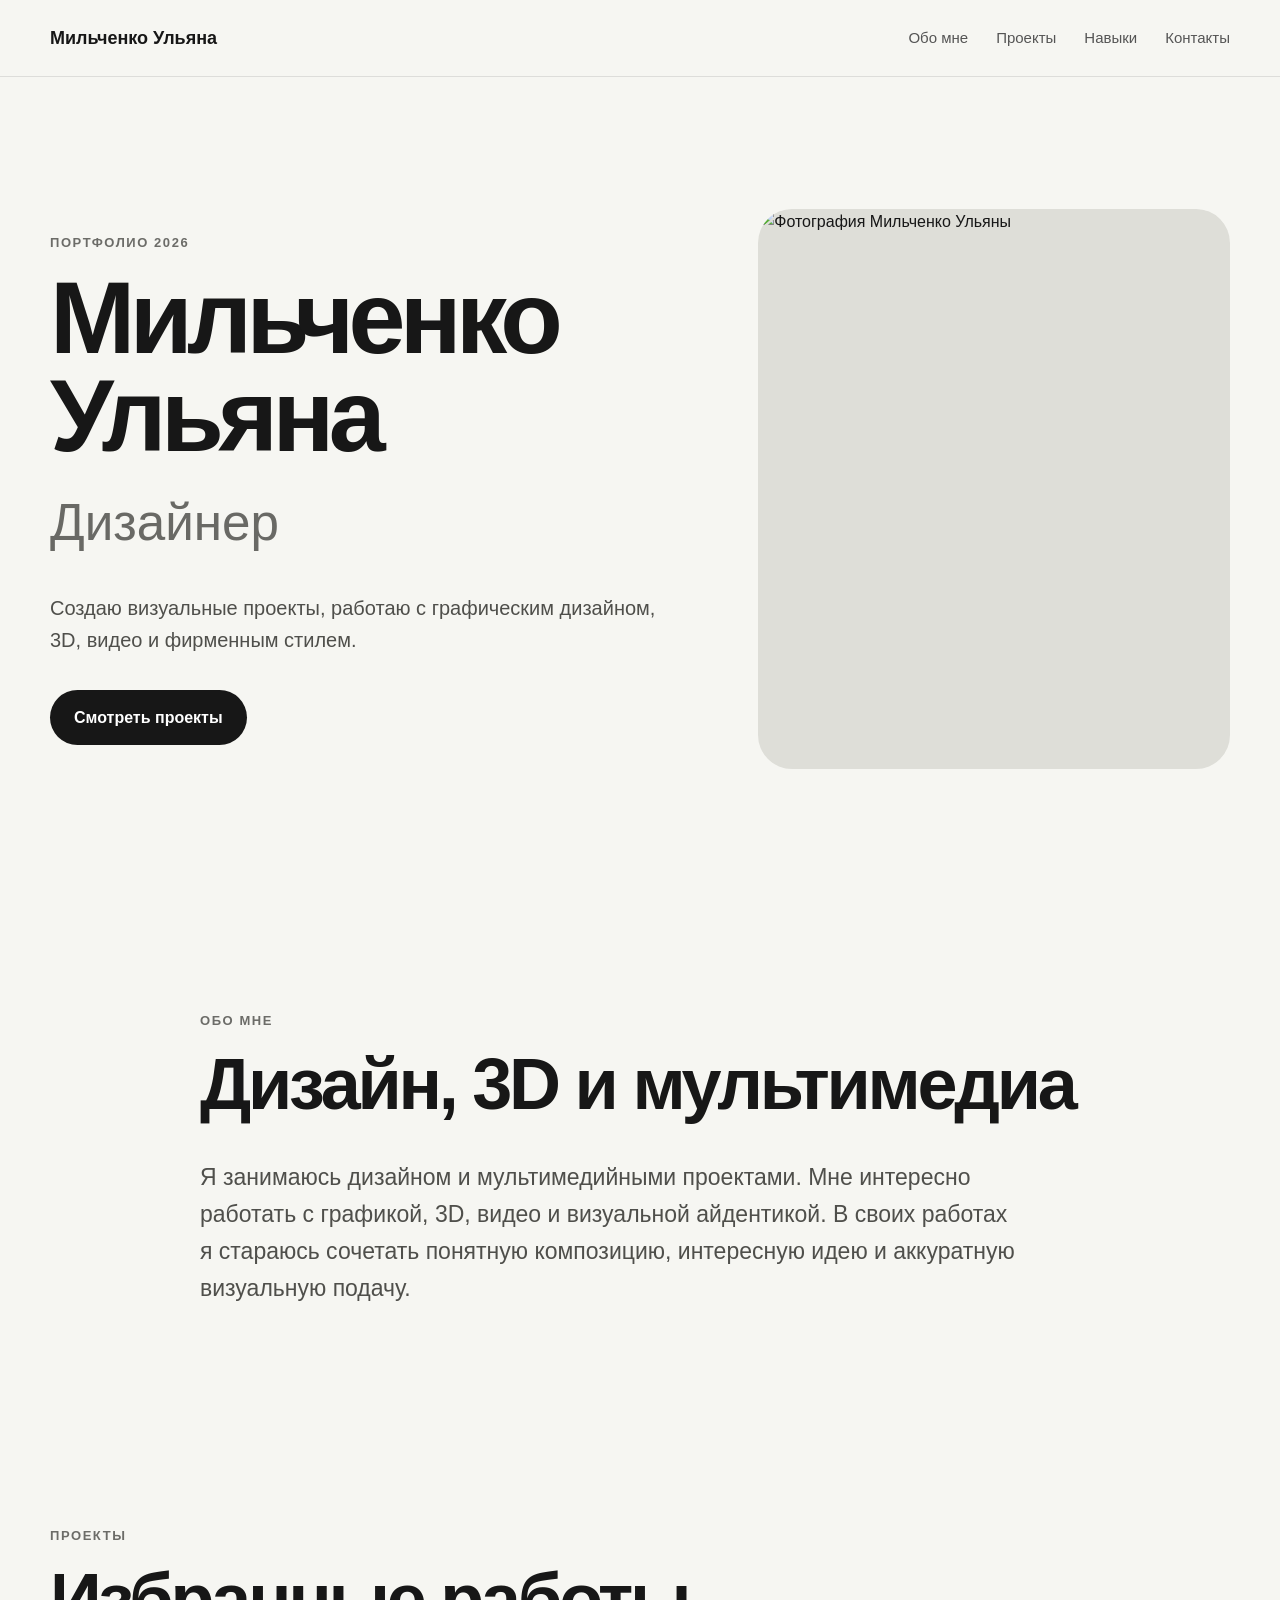
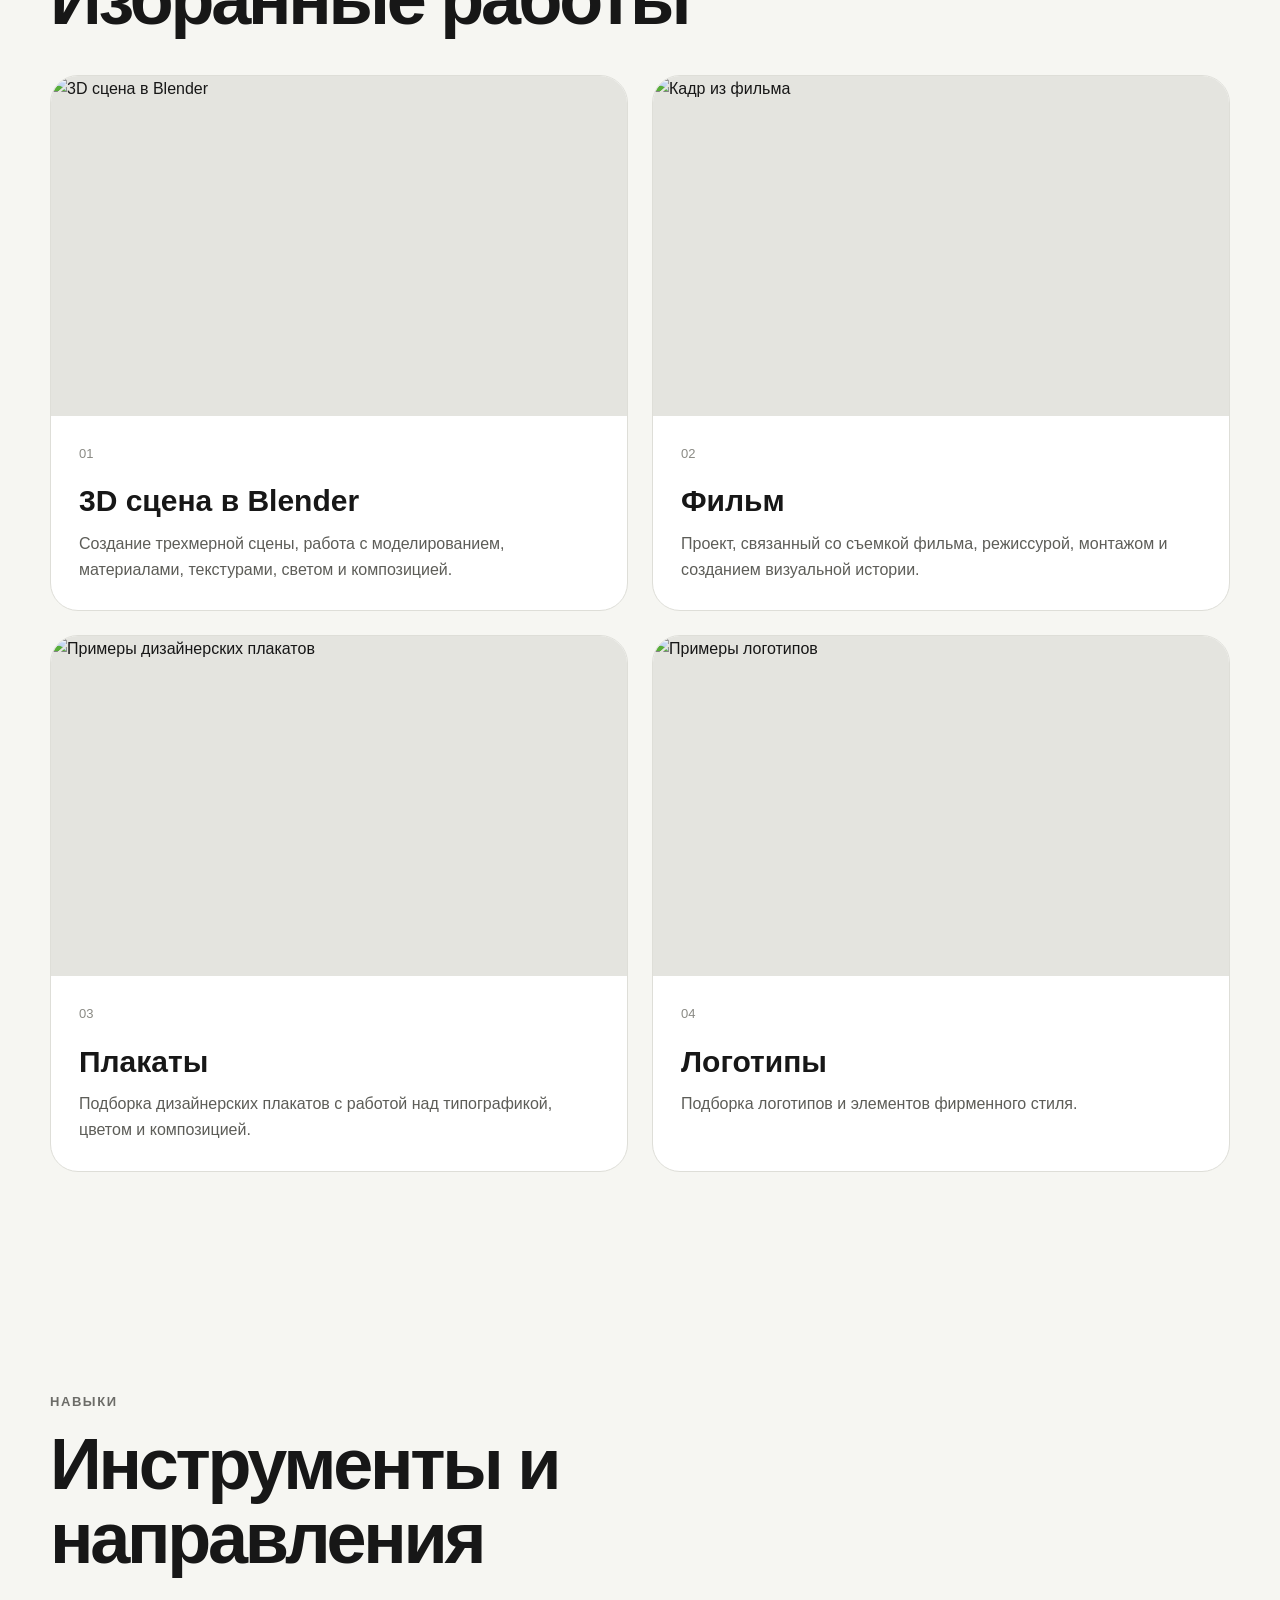
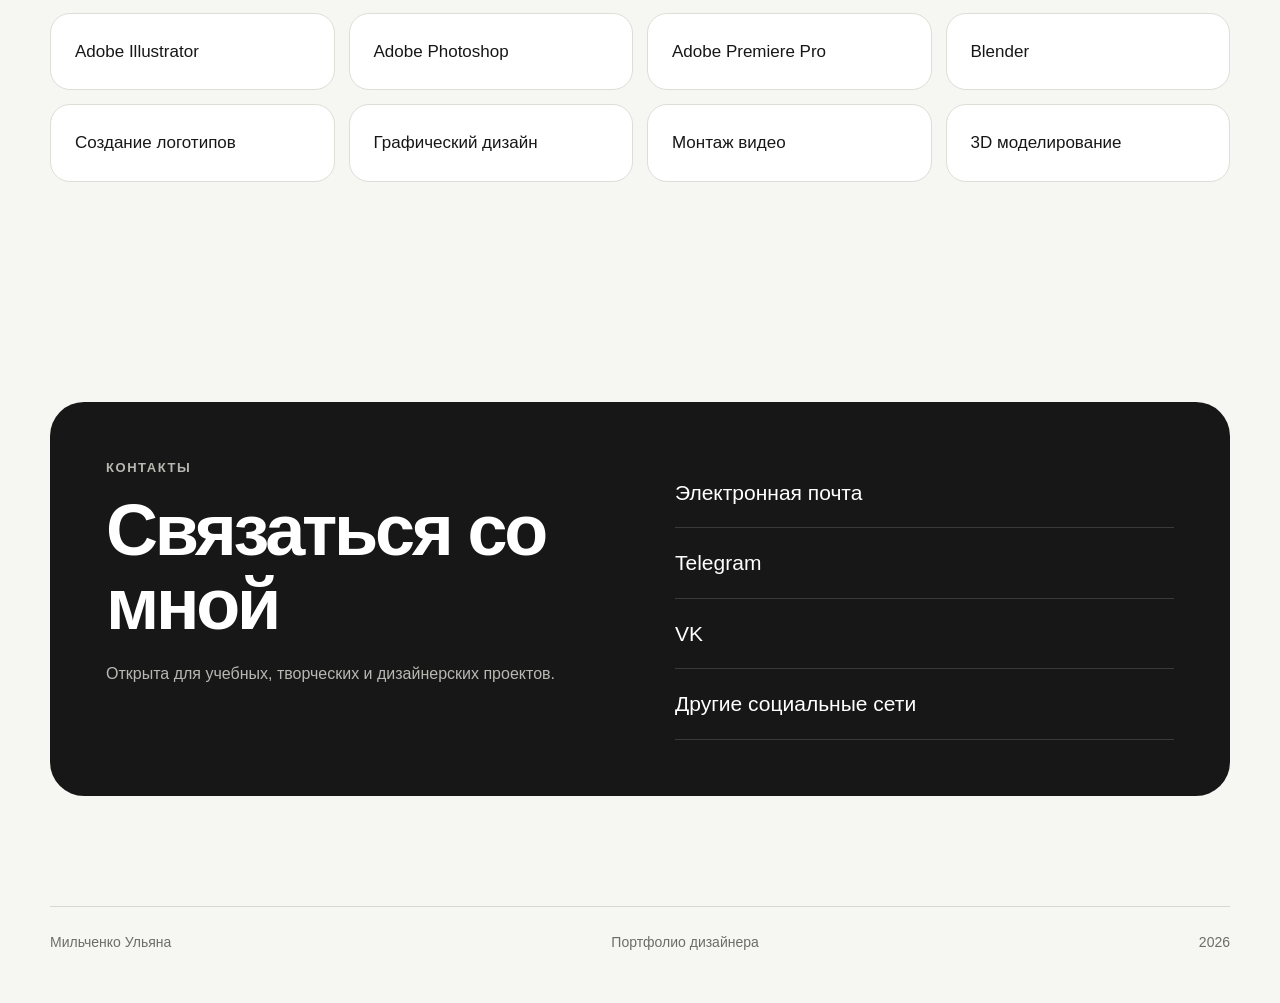
==== index.html @ cfb8020c "Add files via upload" ====
<!DOCTYPE html>
<html lang="ru">
<head>
    <meta charset="UTF-8">
    <meta name="viewport" content="width=device-width, initial-scale=1.0">
    <title>Мильченко Ульяна | Дизайнер</title>
    <link rel="stylesheet" href="style.css">
</head>
<body>

    <!-- Шапка сайта -->
    <header class="site-header">
        <div class="container header-inner">
            <a class="logo" href="#top">Мильченко Ульяна</a>

            <nav class="main-nav" aria-label="Основная навигация">
                <a href="#about">Обо мне</a>
                <a href="#projects">Проекты</a>
                <a href="#skills">Навыки</a>
                <a href="#contacts">Контакты</a>
            </nav>
        </div>
    </header>

    <main id="top">

        <!-- Первый экран -->
        <section class="hero section">
            <div class="container hero-grid">
                <div class="hero-content">
                    <p class="eyebrow">Портфолио 2026</p>
                    <h1>Мильченко Ульяна</h1>
                    <h2>Дизайнер</h2>
                    <p class="hero-text">
                        Создаю визуальные проекты, работаю с графическим дизайном, 3D, видео и фирменным стилем.
                    </p>
                    <a class="button" href="#projects">Смотреть проекты</a>
                </div>

                <div class="hero-image-wrap">
                    <img src="photo.jpg" alt="Фотография Мильченко Ульяны" class="hero-image">
                </div>
            </div>
        </section>

        <!-- Раздел Обо мне -->
        <section class="section" id="about">
            <div class="container narrow">
                <p class="section-label">Обо мне</p>
                <h2 class="section-title">Дизайн, 3D и мультимедиа</h2>
                <p class="about-text">
                    Я занимаюсь дизайном и мультимедийными проектами. Мне интересно работать с графикой, 3D, видео и визуальной айдентикой. В своих работах я стараюсь сочетать понятную композицию, интересную идею и аккуратную визуальную подачу.
                </p>
            </div>
        </section>

        <!-- Раздел Проекты -->
        <section class="section" id="projects">
            <div class="container">
                <p class="section-label">Проекты</p>
                <h2 class="section-title">Избранные работы</h2>

                <div class="projects-grid">

                    <!-- Карточка проекта 1 -->
                    <a class="project-card" href="#">
                        <img src="blender.jpg" alt="3D сцена в Blender" class="project-image">
                        <div class="project-content">
                            <span class="project-number">01</span>
                            <h3>3D сцена в Blender</h3>
                            <p>Создание трехмерной сцены, работа с моделированием, материалами, текстурами, светом и композицией.</p>
                        </div>
                    </a>

                    <!-- Карточка проекта 2 -->
                    <a class="project-card" href="#">
                        <img src="film.jpg" alt="Кадр из фильма" class="project-image">
                        <div class="project-content">
                            <span class="project-number">02</span>
                            <h3>Фильм</h3>
                            <p>Проект, связанный со съемкой фильма, режиссурой, монтажом и созданием визуальной истории.</p>
                        </div>
                    </a>

                    <!-- Карточка проекта 3 -->
                    <a class="project-card" href="#">
                        <img src="posters.jpg" alt="Примеры дизайнерских плакатов" class="project-image">
                        <div class="project-content">
                            <span class="project-number">03</span>
                            <h3>Плакаты</h3>
                            <p>Подборка дизайнерских плакатов с работой над типографикой, цветом и композицией.</p>
                        </div>
                    </a>

                    <!-- Карточка проекта 4 -->
                    <a class="project-card" href="#">
                        <img src="logos.jpg" alt="Примеры логотипов" class="project-image">
                        <div class="project-content">
                            <span class="project-number">04</span>
                            <h3>Логотипы</h3>
                            <p>Подборка логотипов и элементов фирменного стиля.</p>
                        </div>
                    </a>

                </div>
            </div>
        </section>

        <!-- Раздел Навыки -->
        <section class="section" id="skills">
            <div class="container">
                <p class="section-label">Навыки</p>
                <h2 class="section-title">Инструменты и направления</h2>

                <div class="skills-grid">
                    <div class="skill-card">Adobe Illustrator</div>
                    <div class="skill-card">Adobe Photoshop</div>
                    <div class="skill-card">Adobe Premiere Pro</div>
                    <div class="skill-card">Blender</div>
                    <div class="skill-card">Создание логотипов</div>
                    <div class="skill-card">Графический дизайн</div>
                    <div class="skill-card">Монтаж видео</div>
                    <div class="skill-card">3D моделирование</div>
                </div>
            </div>
        </section>

        <!-- Раздел Контакты -->
        <section class="section contacts" id="contacts">
            <div class="container contacts-inner">
                <div>
                    <p class="section-label">Контакты</p>
                    <h2 class="section-title">Связаться со мной</h2>
                    <p class="contacts-text">Открыта для учебных, творческих и дизайнерских проектов.</p>
                </div>

                <div class="contact-links">
                    <a href="#">Электронная почта</a>
                    <a href="#">Telegram</a>
                    <a href="#">VK</a>
                    <a href="#">Другие социальные сети</a>
                </div>
            </div>
        </section>

    </main>

    <!-- Подвал сайта -->
    <footer class="site-footer">
        <div class="container footer-inner">
            <p>Мильченко Ульяна</p>
            <p>Портфолио дизайнера</p>
            <p>2026</p>
        </div>
    </footer>

</body>
</html>
---- style.css ----
/* Базовые настройки */
* {
    box-sizing: border-box;
    margin: 0;
    padding: 0;
}

html {
    scroll-behavior: smooth;
}

body {
    font-family: Arial, Helvetica, sans-serif;
    background: #f6f6f2;
    color: #171717;
    line-height: 1.6;
}

img {
    display: block;
    width: 100%;
}

a {
    color: inherit;
    text-decoration: none;
}

.container {
    width: min(1180px, calc(100% - 40px));
    margin: 0 auto;
}

.narrow {
    max-width: 880px;
}

.section {
    padding: 110px 0;
    scroll-margin-top: 90px;
}

/* Шапка */
.site-header {
    position: sticky;
    top: 0;
    z-index: 100;
    background: rgba(246, 246, 242, 0.94);
    border-bottom: 1px solid #ddddda;
}

.header-inner {
    min-height: 76px;
    display: flex;
    align-items: center;
    justify-content: space-between;
    gap: 30px;
}

.logo {
    font-size: 18px;
    font-weight: 700;
}

.main-nav {
    display: flex;
    gap: 28px;
}

.main-nav a {
    font-size: 15px;
    color: #555555;
    transition: color 0.25s ease;
}

.main-nav a:hover {
    color: #111111;
}

/* Первый экран */
.hero {
    min-height: calc(100vh - 76px);
    display: flex;
    align-items: center;
}

.hero-grid {
    display: grid;
    grid-template-columns: 1.15fr 0.85fr;
    gap: 70px;
    align-items: center;
}

.eyebrow,
.section-label {
    margin-bottom: 16px;
    font-size: 13px;
    font-weight: 700;
    letter-spacing: 0.12em;
    text-transform: uppercase;
    color: #6c6c68;
}

.hero h1 {
    max-width: 760px;
    font-size: clamp(54px, 8vw, 112px);
    line-height: 0.95;
    letter-spacing: -0.055em;
}

.hero h2 {
    margin-top: 18px;
    font-size: clamp(30px, 4vw, 54px);
    font-weight: 400;
    color: #696965;
}

.hero-text {
    max-width: 620px;
    margin-top: 28px;
    font-size: 20px;
    color: #4f4f4b;
}

.button {
    display: inline-block;
    margin-top: 34px;
    padding: 15px 24px;
    border-radius: 999px;
    background: #171717;
    color: #ffffff;
    font-weight: 700;
    transition: transform 0.25s ease, opacity 0.25s ease;
}

.button:hover {
    transform: translateY(-3px);
    opacity: 0.86;
}

.hero-image-wrap {
    min-height: 560px;
    border-radius: 34px;
    overflow: hidden;
    background: #deded8;
}

.hero-image {
    width: 100%;
    height: 100%;
    min-height: 560px;
    object-fit: cover;
}

/* Общие заголовки разделов */
.section-title {
    max-width: 900px;
    margin-bottom: 38px;
    font-size: clamp(38px, 6vw, 72px);
    line-height: 1.02;
    letter-spacing: -0.045em;
}

.about-text {
    max-width: 820px;
    font-size: 23px;
    color: #4f4f4b;
}

/* Проекты */
.projects-grid {
    display: grid;
    grid-template-columns: repeat(2, 1fr);
    gap: 24px;
}

.project-card {
    overflow: hidden;
    border: 1px solid #deded8;
    border-radius: 28px;
    background: #ffffff;
    transition: transform 0.3s ease, box-shadow 0.3s ease;
}

.project-card:hover {
    transform: translateY(-8px) scale(1.01);
    box-shadow: 0 18px 45px rgba(0, 0, 0, 0.09);
}

.project-image {
    height: 340px;
    object-fit: cover;
    background: #e4e4df;
}

.project-content {
    padding: 28px;
}

.project-number {
    display: block;
    margin-bottom: 20px;
    font-size: 13px;
    color: #8a8a84;
}

.project-content h3 {
    margin-bottom: 12px;
    font-size: 30px;
    line-height: 1.15;
}

.project-content p {
    color: #5d5d58;
}

/* Навыки */
.skills-grid {
    display: grid;
    grid-template-columns: repeat(4, 1fr);
    gap: 14px;
}

.skill-card {
    padding: 24px;
    border: 1px solid #deded8;
    border-radius: 20px;
    background: #ffffff;
    font-size: 17px;
}

/* Контакты */
.contacts {
    padding-bottom: 80px;
}

.contacts-inner {
    display: grid;
    grid-template-columns: 1fr 1fr;
    gap: 70px;
    padding: 56px;
    border-radius: 34px;
    background: #171717;
    color: #ffffff;
}

.contacts .section-label,
.contacts .contacts-text {
    color: #b8b8b2;
}

.contacts .section-title {
    margin-bottom: 20px;
}

.contact-links {
    display: flex;
    flex-direction: column;
    justify-content: center;
}

.contact-links a {
    padding: 18px 0;
    border-bottom: 1px solid #3a3a3a;
    font-size: 21px;
    transition: opacity 0.25s ease, padding-left 0.25s ease;
}

.contact-links a:hover {
    padding-left: 8px;
    opacity: 0.72;
}

/* Подвал */
.site-footer {
    padding: 30px 0 50px;
}

.footer-inner {
    display: flex;
    justify-content: space-between;
    gap: 20px;
    padding-top: 24px;
    border-top: 1px solid #d8d8d2;
    color: #6d6d68;
    font-size: 14px;
}

/* Адаптация для планшета */
@media (max-width: 900px) {
    .section {
        padding: 85px 0;
    }

    .hero-grid,
    .contacts-inner {
        grid-template-columns: 1fr;
    }

    .hero {
        min-height: auto;
    }

    .hero-image-wrap,
    .hero-image {
        min-height: 440px;
    }

    .skills-grid {
        grid-template-columns: repeat(2, 1fr);
    }
}

/* Адаптация для телефона */
@media (max-width: 650px) {
    .container {
        width: min(100% - 28px, 1180px);
    }

    .header-inner {
        min-height: auto;
        padding: 18px 0;
        align-items: flex-start;
        flex-direction: column;
        gap: 14px;
    }

    .main-nav {
        width: 100%;
        gap: 16px;
        overflow-x: auto;
        padding-bottom: 4px;
    }

    .main-nav a {
        white-space: nowrap;
    }

    .hero {
        padding-top: 70px;
    }

    .hero-grid {
        gap: 38px;
    }

    .hero h1 {
        font-size: clamp(50px, 18vw, 78px);
    }

    .hero-text,
    .about-text {
        font-size: 18px;
    }

    .hero-image-wrap,
    .hero-image {
        min-height: 360px;
    }

    .projects-grid,
    .skills-grid {
        grid-template-columns: 1fr;
    }

    .project-image {
        height: 260px;
    }

    .contacts-inner {
        padding: 34px 24px;
        gap: 34px;
    }

    .footer-inner {
        flex-direction: column;
        gap: 6px;
    }
}
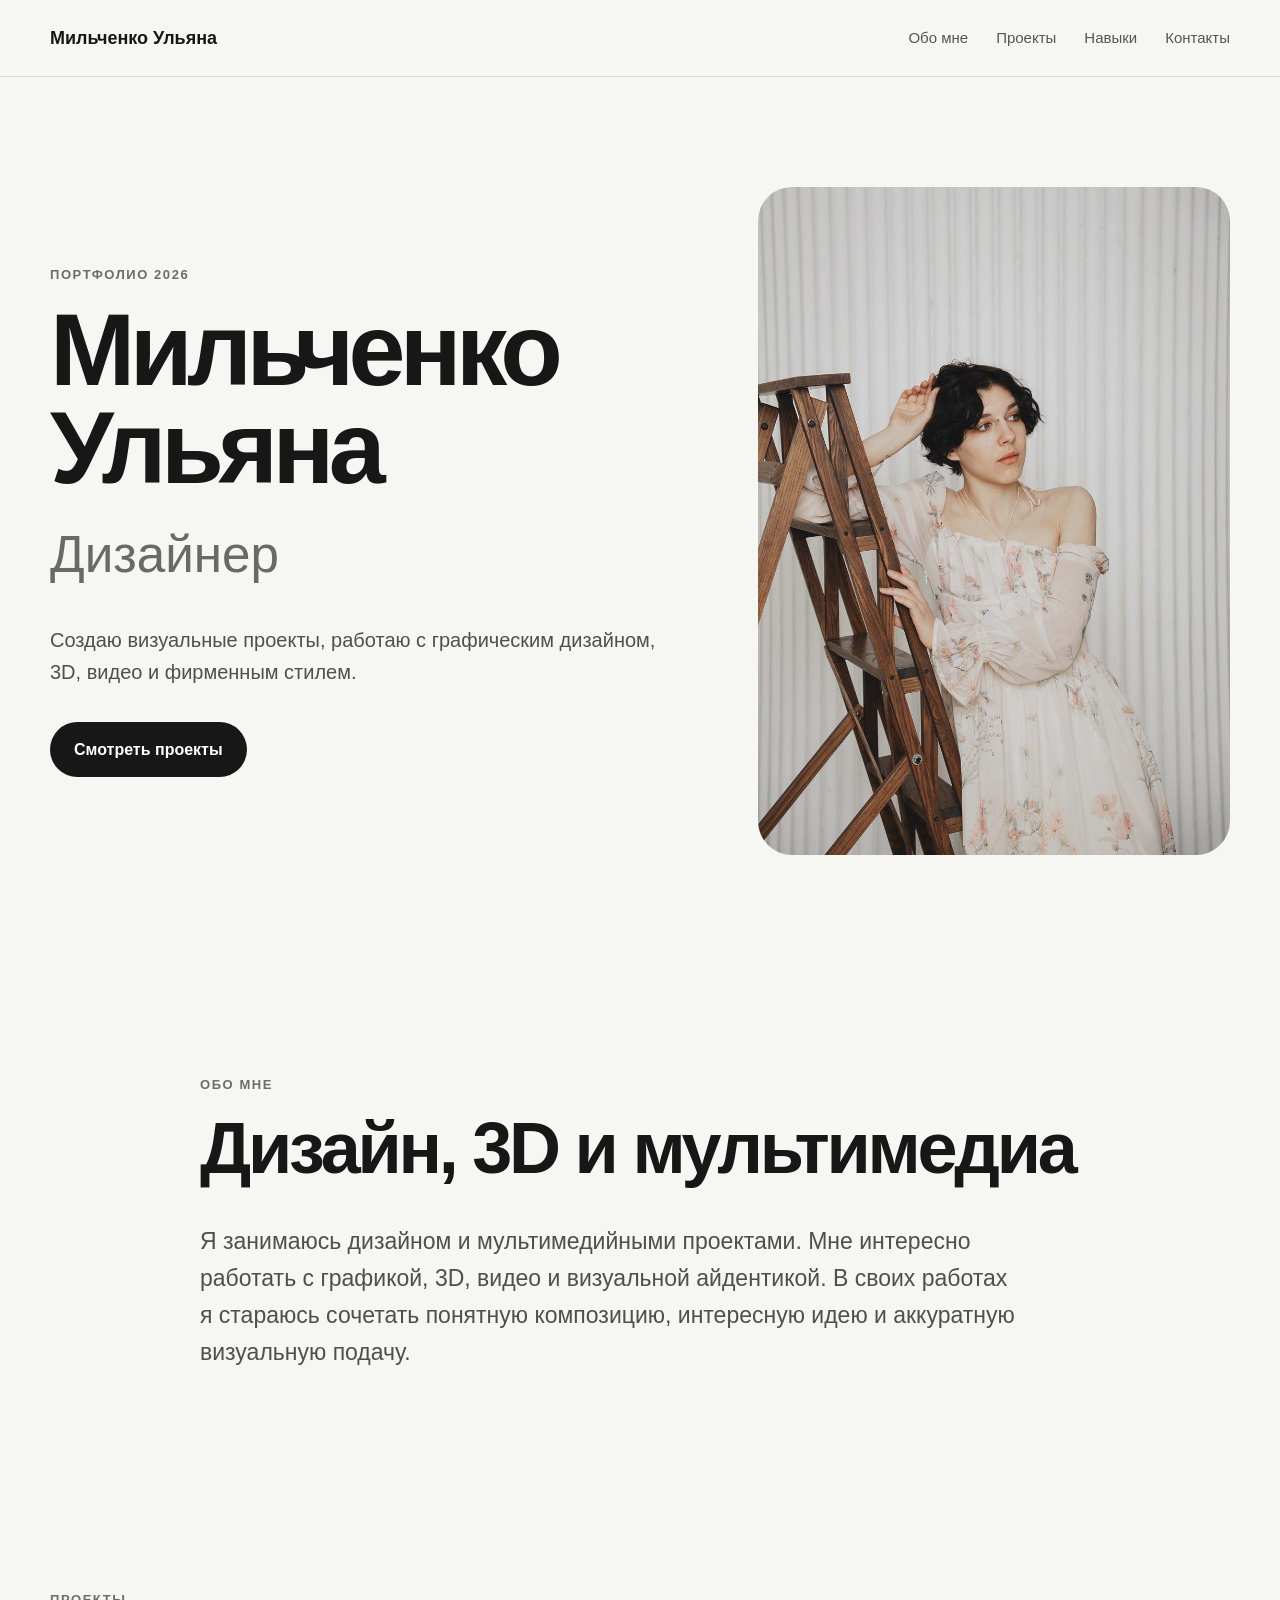
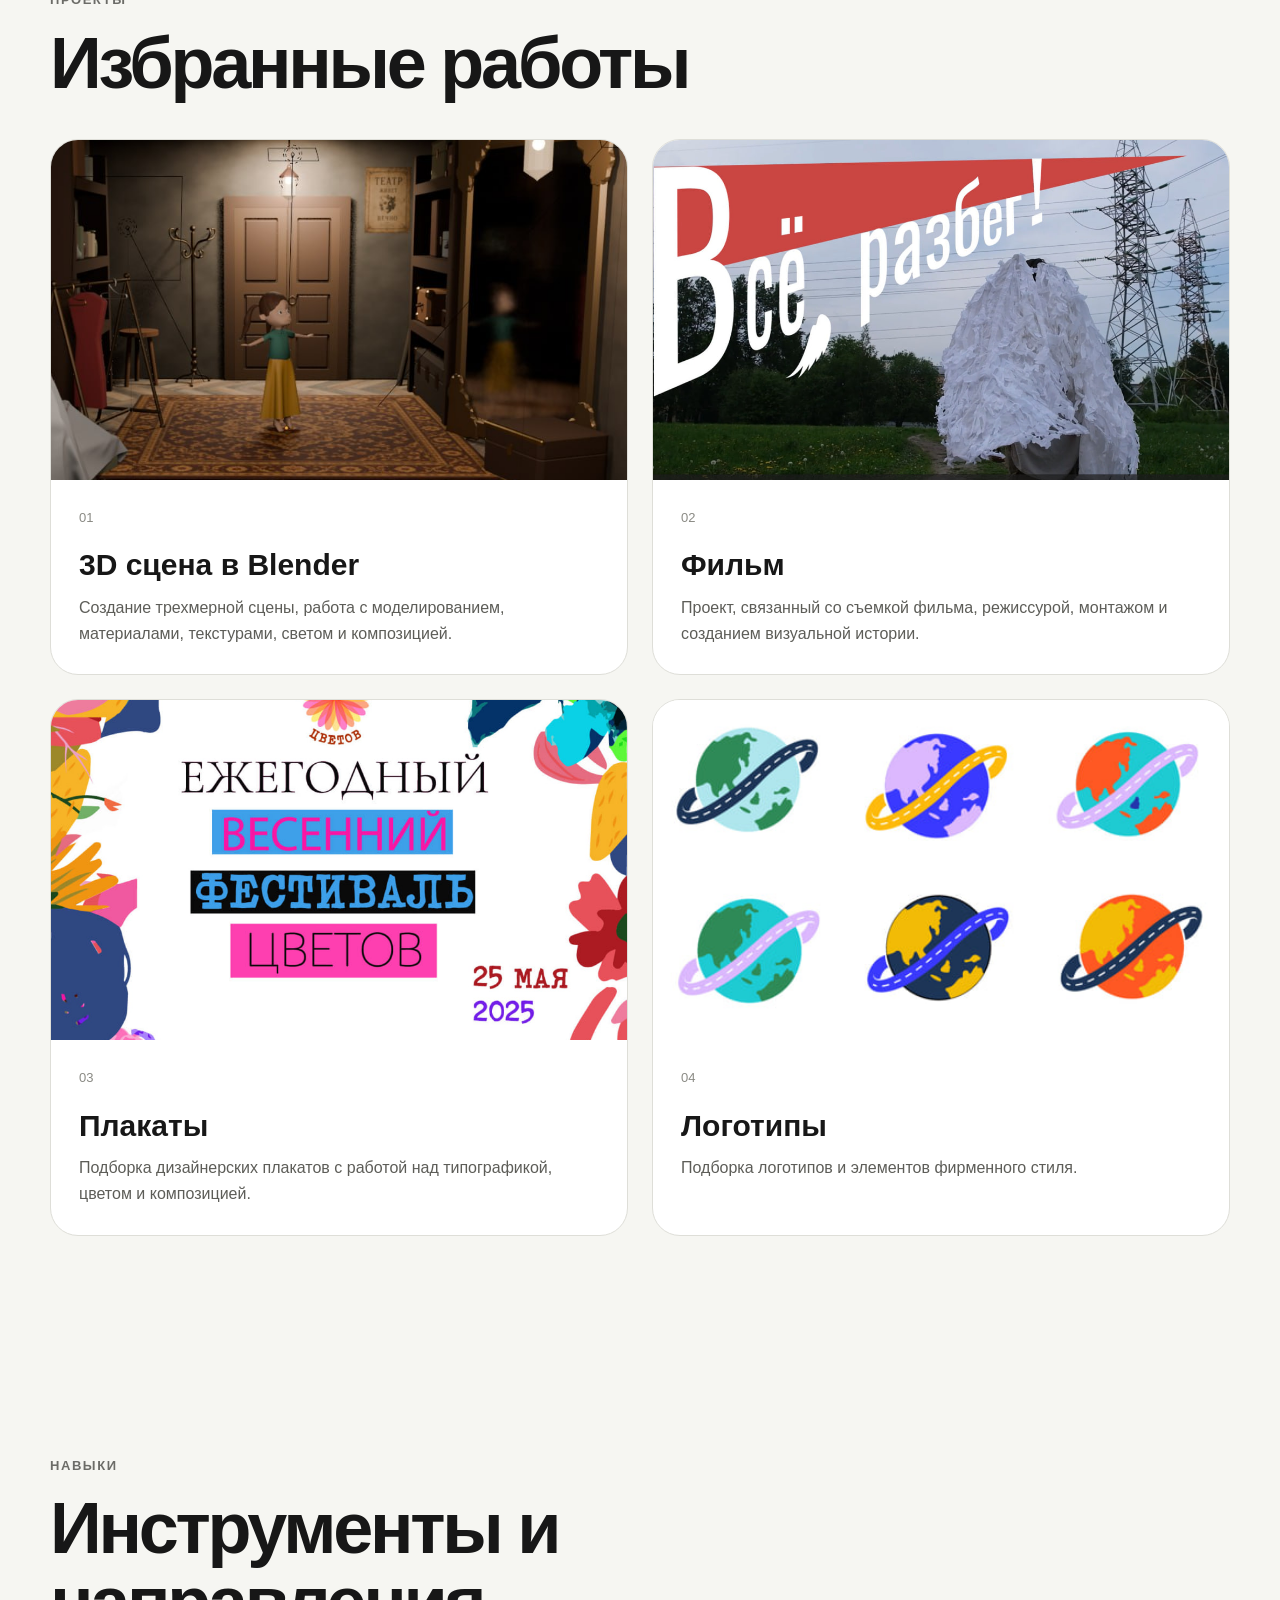
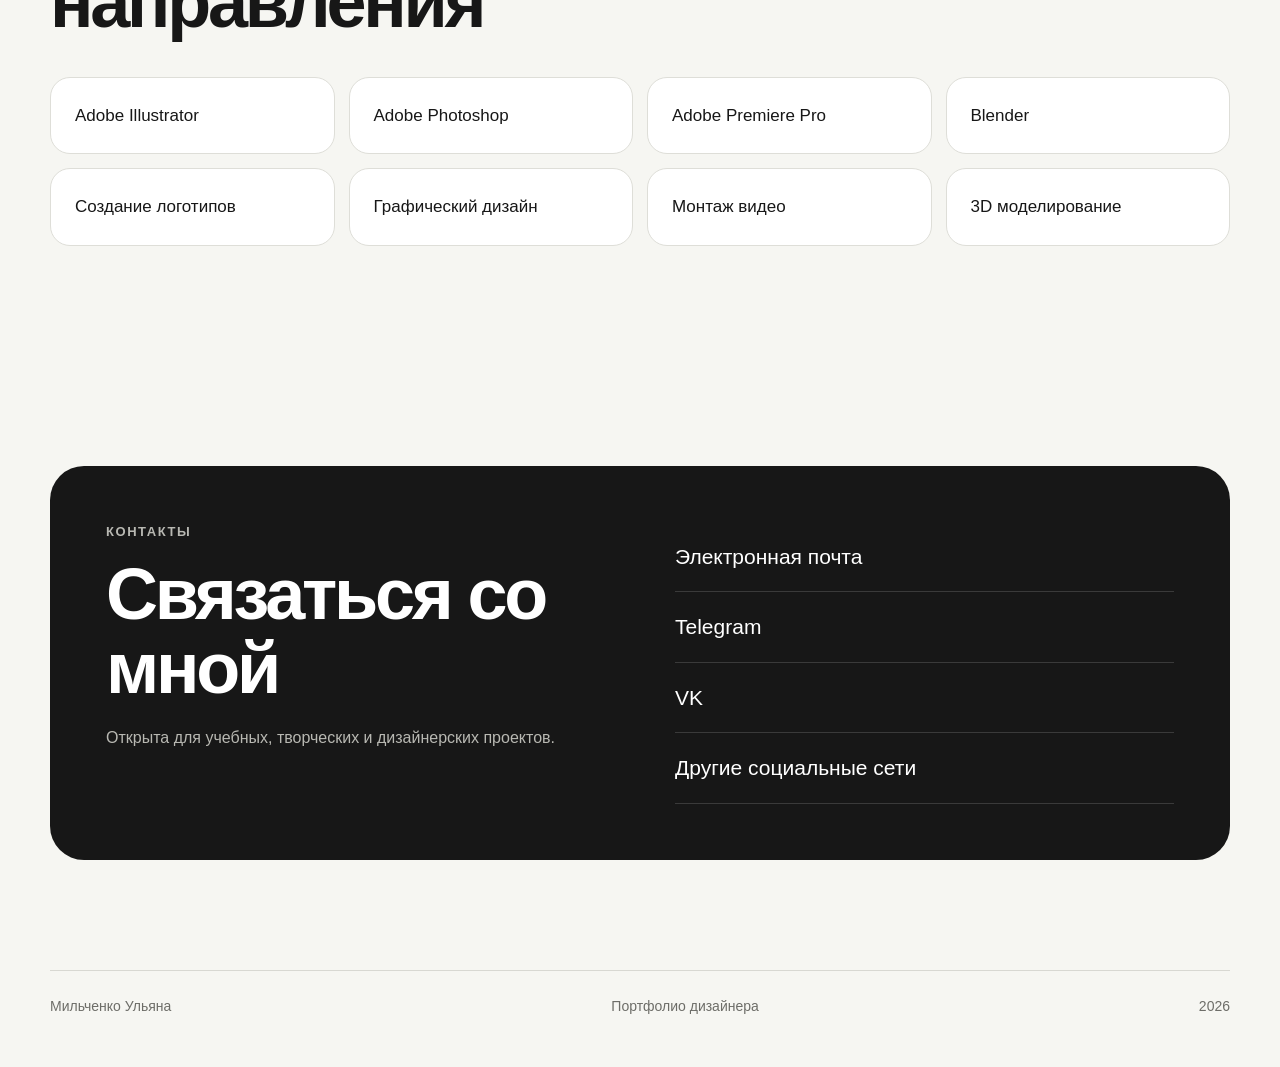
==== commit d1904b8c: "Update index.html" ====
--- a/index.html
+++ b/index.html
@@ -38,7 +38,7 @@
                 </div>
 
                 <div class="hero-image-wrap">
-                    <img src="photo.jpg" alt="Фотография Мильченко Ульяны" class="hero-image">
+                    <img src="images/photo.jpg" alt="Фотография Мильченко Ульяны" class="hero-image">
                 </div>
             </div>
         </section>
@@ -64,7 +64,7 @@
 
                     <!-- Карточка проекта 1 -->
                     <a class="project-card" href="#">
-                        <img src="blender.jpg" alt="3D сцена в Blender" class="project-image">
+                        <img src="images/blender.jpg" alt="3D сцена в Blender" class="project-image">
                         <div class="project-content">
                             <span class="project-number">01</span>
                             <h3>3D сцена в Blender</h3>
@@ -74,7 +74,7 @@
 
                     <!-- Карточка проекта 2 -->
                     <a class="project-card" href="#">
-                        <img src="film.jpg" alt="Кадр из фильма" class="project-image">
+                        <img src="images/film.jpg" alt="Кадр из фильма" class="project-image">
                         <div class="project-content">
                             <span class="project-number">02</span>
                             <h3>Фильм</h3>
@@ -84,7 +84,7 @@
 
                     <!-- Карточка проекта 3 -->
                     <a class="project-card" href="#">
-                        <img src="posters.jpg" alt="Примеры дизайнерских плакатов" class="project-image">
+                        <img src="images/posters.jpg" alt="Примеры дизайнерских плакатов" class="project-image">
                         <div class="project-content">
                             <span class="project-number">03</span>
                             <h3>Плакаты</h3>
@@ -94,7 +94,7 @@
 
                     <!-- Карточка проекта 4 -->
                     <a class="project-card" href="#">
-                        <img src="logos.jpg" alt="Примеры логотипов" class="project-image">
+                        <img src="images/logos.jpg" alt="Примеры логотипов" class="project-image">
                         <div class="project-content">
                             <span class="project-number">04</span>
                             <h3>Логотипы</h3>
